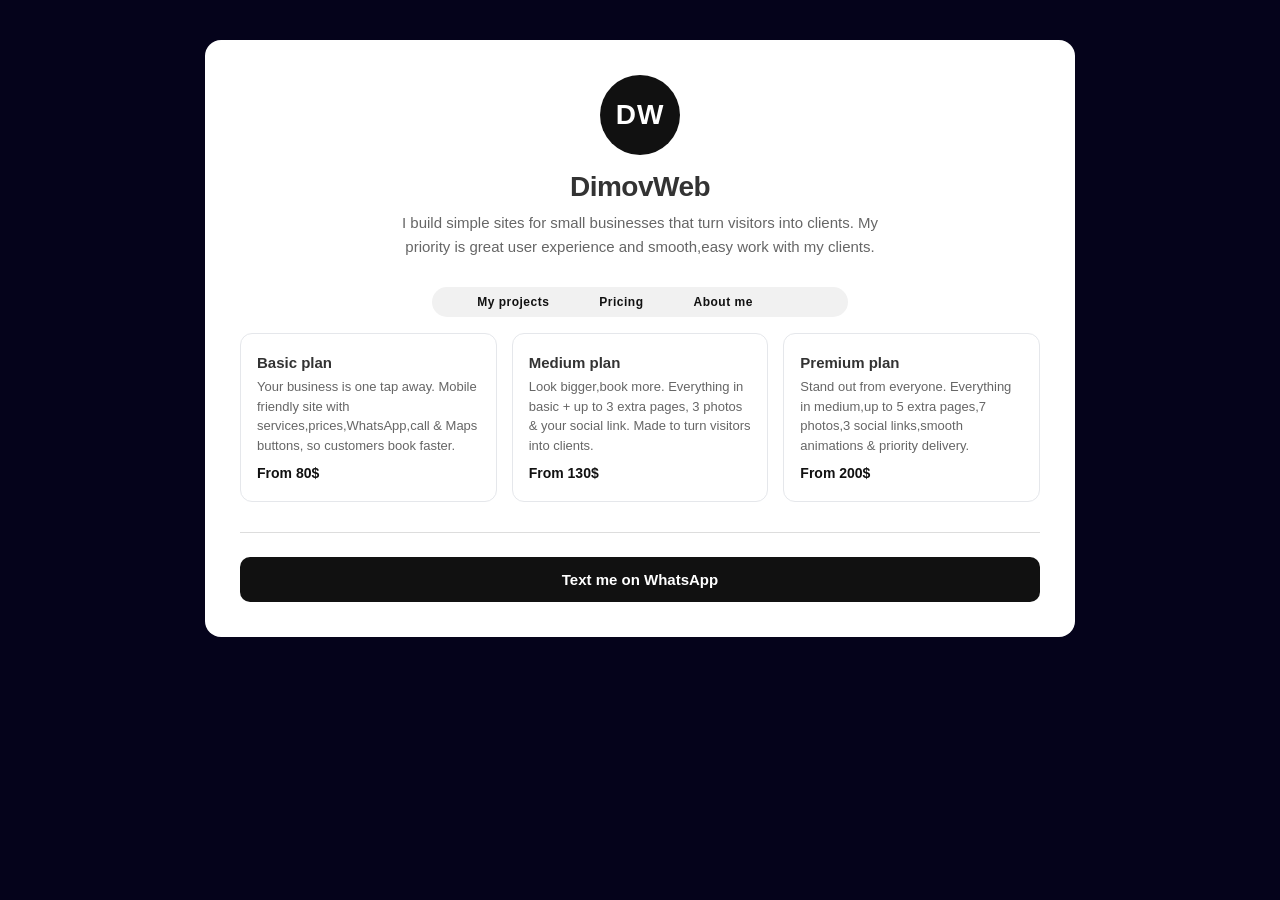
==== index.html @ 297348b5 "Add files via upload" ====
<!DOCTYPE html>
<html lang="en">
<head><style>
@font-face {
  font-family: "Optimistic";
  font-style: normal;
  font-weight: 400 600;
  font-display: swap;
  src: url("/fonts/OptimisticAI_VF_Optimized.woff2") format("woff2");
}
@font-face {
  font-family: "Optimistic Mono";
  font-style: normal;
  font-weight: 400;
  font-display: swap;
  src: url("/fonts/OptimisticMono_W_TextRegular.woff2") format("woff2");
}
:where(html) {
  font-family: "Optimistic", system-ui, sans-serif;
}
:where(code, pre, kbd, samp) {
  font-family: "Optimistic Mono", ui-monospace, monospace;
}
</style>
    <meta charset="UTF-8">
    <meta name="viewport" content="width=device-width, initial-scale=1.0">
    <title>BLACKLINE Detailing - Premium Detailing in Sofia</title>
    <link rel="stylesheet" href="style.css">
</head>
<body>
    <div class="container">
        <div class="profile">DW</div>
        <h1>DimovWeb</h1>
        <p class="description">
            I build simple sites for small businesses that turn visitors into clients. My priority is great user experience and smooth,easy work with my clients.
        </p>
        <div class="badge">
         <a href="work.html">My projects</a>
         <a href="pricing.html">Pricing</a>
         <a href="about.html">About me</a>
         <a href=""></a>

        </div>
        <div class="boxes">
            <div class="box">
                <h3>Basic plan</h3>
                <p>Your business is one tap away. Mobile friendly site with services,prices,WhatsApp,call & Maps buttons, so customers book faster.</p>
                <div class="price">From 80$</div>
            </div>
            <div class="box">
                <h3>Medium plan</h3>
                <p>Look bigger,book more. Everything in basic + up to 3 extra pages, 3 photos & your social link. Made to turn visitors into clients.</p>
                <div class="price">From 130$</div>
            </div>
            <div class="box">
                <h3>Premium plan</h3>
                <p>Stand out from everyone. Everything in medium,up to 5 extra pages,7 photos,3 social links,smooth animations & priority delivery.</p>
                <div class="price">From 200$</div>
            </div>
        </div>
        <div class="contact">
            <a href="https://wa.me/359894344200?text=Hello!">Text me on WhatsApp</a>
           
        </div>
       
    </div>
</body>
</html>
---- style.css ----
body {
            font-family: Arial, sans-serif;
            background-color: #05031b;
            color: #333;
            margin: 0;
            padding: 40px 20px;
        }
        .container {
            max-width: 800px;
            margin: auto;
            background-color: #ffffff;
            padding: 35px;
            border-radius: 16px;
            text-align: center;
        }
        .badge {
            display: inline-flex; /* Changed to flex so we can space items */
            align-items: center;
            gap: 20px;            /* <--- Controls distance between hyperlinks */
            background: #f1f1f1;
            color: #111;
            font-size: 12px;
            font-weight: 700;
            letter-spacing: 0.5px;
            gap: 50px;
            padding: 8px 45px;    /* Adjusted padding to make it wider/roomier */
            border-radius: 20px;
            margin-bottom: 16px;
        }
        .badge a {
            text-decoration: none;
            color: inherit;
        }
        .badge a:hover{
            color: #1A0DAB;
            transition: 0.3s;
        }
        .profile {
            width: 80px;
            height: 80px;
            background-color: #111;
            border-radius: 50%;
            margin: 0 auto 16px;
            display: flex;
            align-items: center;
            justify-content: center;
            font-size: 28px;
            font-weight: 800;
            color: white;
            letter-spacing: 1px;
        }
        h1 {
            margin: 0 0 8px;
            font-size: 28px;
            letter-spacing: -0.5px;
        }
        .description {
            color: #666;
            line-height: 1.6;
            margin: 0 auto 28px;
            max-width: 480px;
            font-size: 15px;
        }
        .boxes {
            display: flex;
            gap: 15px;
            margin-bottom: 30px;
            text-align: left;
        }
        .box {
            flex: 1;
            background-color: white;
            border: 1.5px solid #e5e7eb;
            padding: 20px 16px;
            border-radius: 12px;
        }
        .box h3 {
            margin: 0 0 6px;
            font-size: 15px;
        }
        .box p {
            color: #666;
            font-size: 13px;
            line-height: 1.5;
            margin: 0 0 10px;
            }
        .price {
            font-weight: 800;
            font-size: 14px;
            color: #111;
        }
        .contact {
            display: flex;
            flex-direction: column;
            gap: 12px;
            padding-top: 24px;
            margin-top: 24px;
            border-top: 1px solid #dddddd;
        }
        .contact a {
            text-decoration: none !important;
            text-align: center;
            padding: 14px 20px;
            border-radius: 10px;
            font-weight: 700;
            font-size: 15px;
            display: block;
        }
        /* 1st = WhatsApp - main black */
        .contact a:nth-child(1) {
            background: #111;
            color: white;
        }
        /* 2nd = Call - white with border */
        .contact a:nth-child(2) {
            background: white;
            color: #111;
            border: 1.5px solid #111;
        }
        /* 3rd = Maps - small gray */
        .contact a:nth-child(3) {
            background: transparent;
            color: #777;
            font-size: 13px;
            padding: 8px;
        }
        .footer {
            margin-top: 20px;
            font-size: 12px;
            color: #999;
        }
        @media (max-width: 600px) {
            .boxes {
                flex-direction: column;
            }
            .container {
                padding: 28px 20px;
            }
        }
        .coming{
            display: flex;
            justify-content: center;
            align-items: center;
            color: white;
            height: 100vh
             }
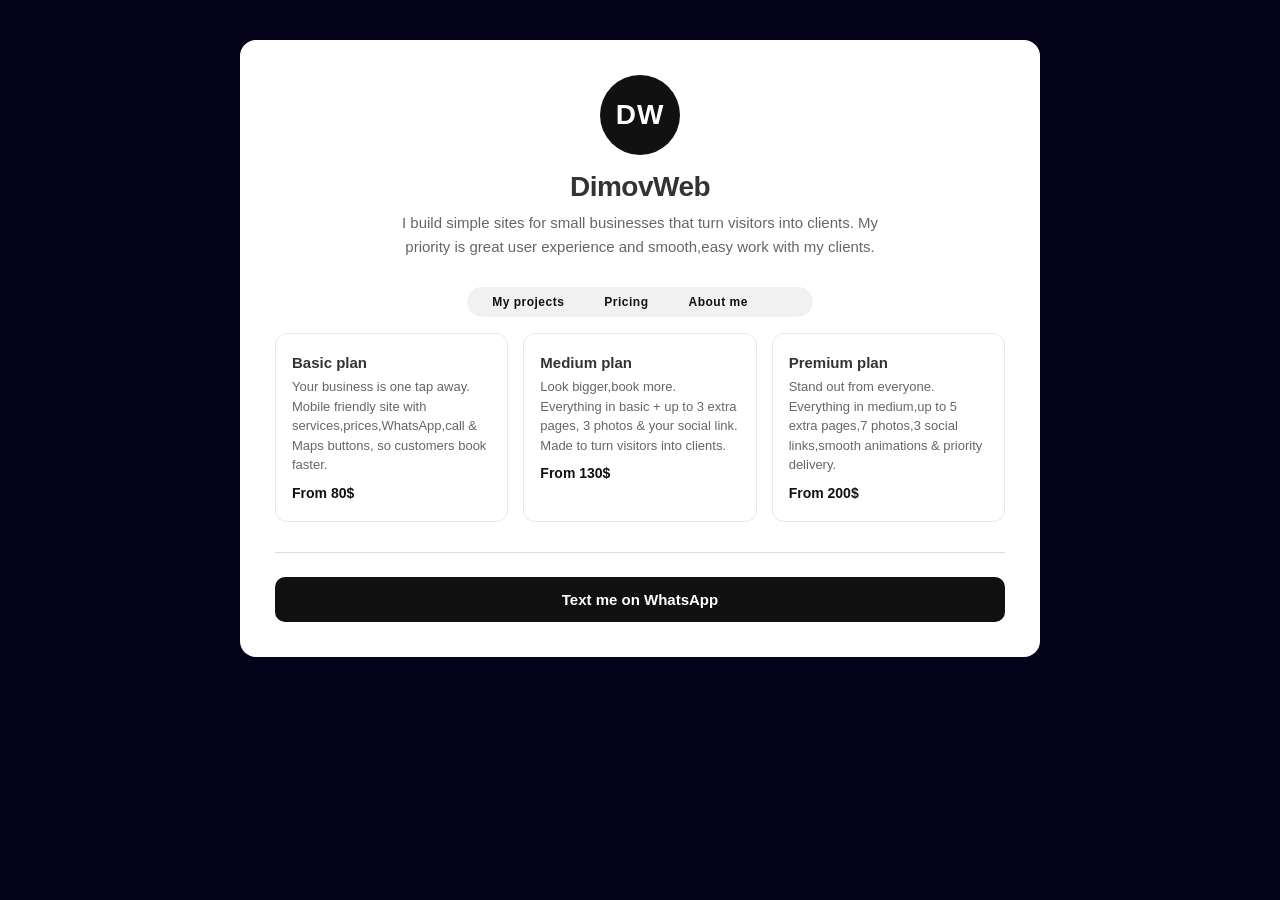
==== commit 05772be7: "Revise index.html for improved layout and content Updated the HTML structure and content for DimovWe" ====
--- a/index.html
+++ b/index.html
@@ -24,7 +24,7 @@
 </style>
     <meta charset="UTF-8">
     <meta name="viewport" content="width=device-width, initial-scale=1.0">
-    <title>BLACKLINE Detailing - Premium Detailing in Sofia</title>
+    <title>DimovWeb</title>
     <link rel="stylesheet" href="style.css">
 </head>
 <body>
@@ -65,4 +65,4 @@
        
     </div>
 </body>
-</html>+</html>
--- a/style.css
+++ b/style.css
@@ -12,26 +12,30 @@
             padding: 35px;
             border-radius: 16px;
             text-align: center;
+            box-sizing: border-box; /* Ensures padding doesn't break width */
         }
         .badge {
-            display: inline-flex; /* Changed to flex so we can space items */
+            display: inline-flex;
             align-items: center;
-            gap: 20px;            /* <--- Controls distance between hyperlinks */
+            justify-content: center;
+            flex-wrap: wrap;       /* Allows links to wrap gracefully on super small screens if needed */
+            gap: 40px;             /* Clean spacing between your hyperlinks */
             background: #f1f1f1;
             color: #111;
             font-size: 12px;
             font-weight: 700;
             letter-spacing: 0.5px;
-            gap: 50px;
-            padding: 8px 45px;    /* Adjusted padding to make it wider/roomier */
+            padding: 8px 25px;     /* Balanced padding so it fits well on mobile */
             border-radius: 20px;
             margin-bottom: 16px;
+            max-width: 100%;       /* Prevents it from overflowing the container */
+            box-sizing: border-box;
         }
         .badge a {
             text-decoration: none;
             color: inherit;
         }
-        .badge a:hover{
+        .badge a:hover {
             color: #1A0DAB;
             transition: 0.3s;
         }
@@ -83,7 +87,7 @@
             font-size: 13px;
             line-height: 1.5;
             margin: 0 0 10px;
-            }
+        }
         .price {
             font-weight: 800;
             font-size: 14px;
@@ -130,17 +134,24 @@
             color: #999;
         }
         @media (max-width: 600px) {
+            body {
+                padding: 20px 10px; /* Gives a bit more edge breathing room on small phones */
+            }
             .boxes {
                 flex-direction: column;
             }
             .container {
-                padding: 28px 20px;
+                padding: 24px 16px;
+            }
+            .badge {
+                gap: 25px; /* Slightly tighter gap on mobile screens so it doesn't overflow */
+                padding: 8px 18px;
             }
         }
-        .coming{
+        .coming {
             display: flex;
             justify-content: center;
             align-items: center;
             color: white;
-            height: 100vh
-             }+            height: 100vh;
+        }
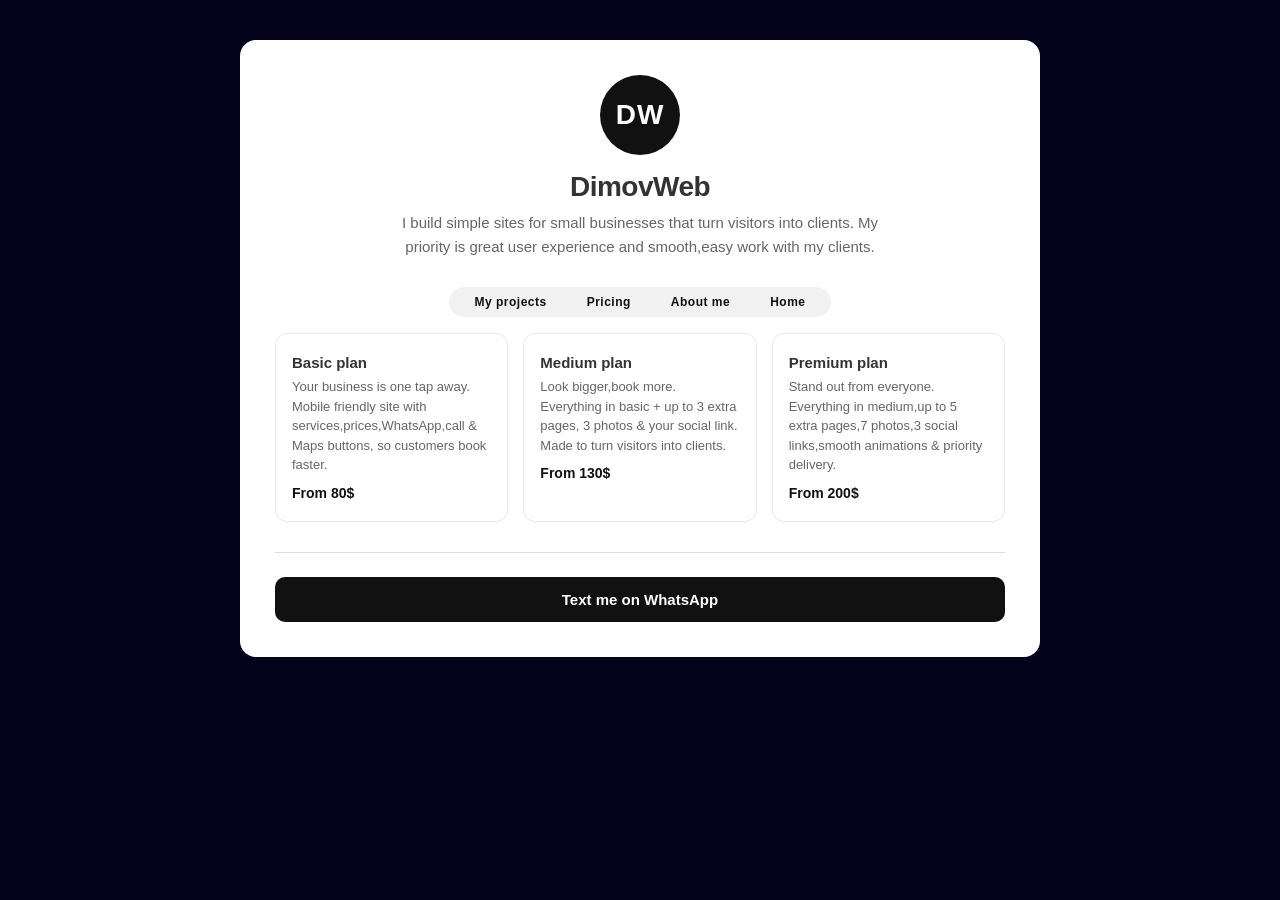
==== commit c8c06939: "Fix HTML structure and add missing links" ====
--- a/index.html
+++ b/index.html
@@ -38,7 +38,7 @@
          <a href="work.html">My projects</a>
          <a href="pricing.html">Pricing</a>
          <a href="about.html">About me</a>
-         <a href=""></a>
+         <a href="index.html">Home</a>
 
         </div>
         <div class="boxes">
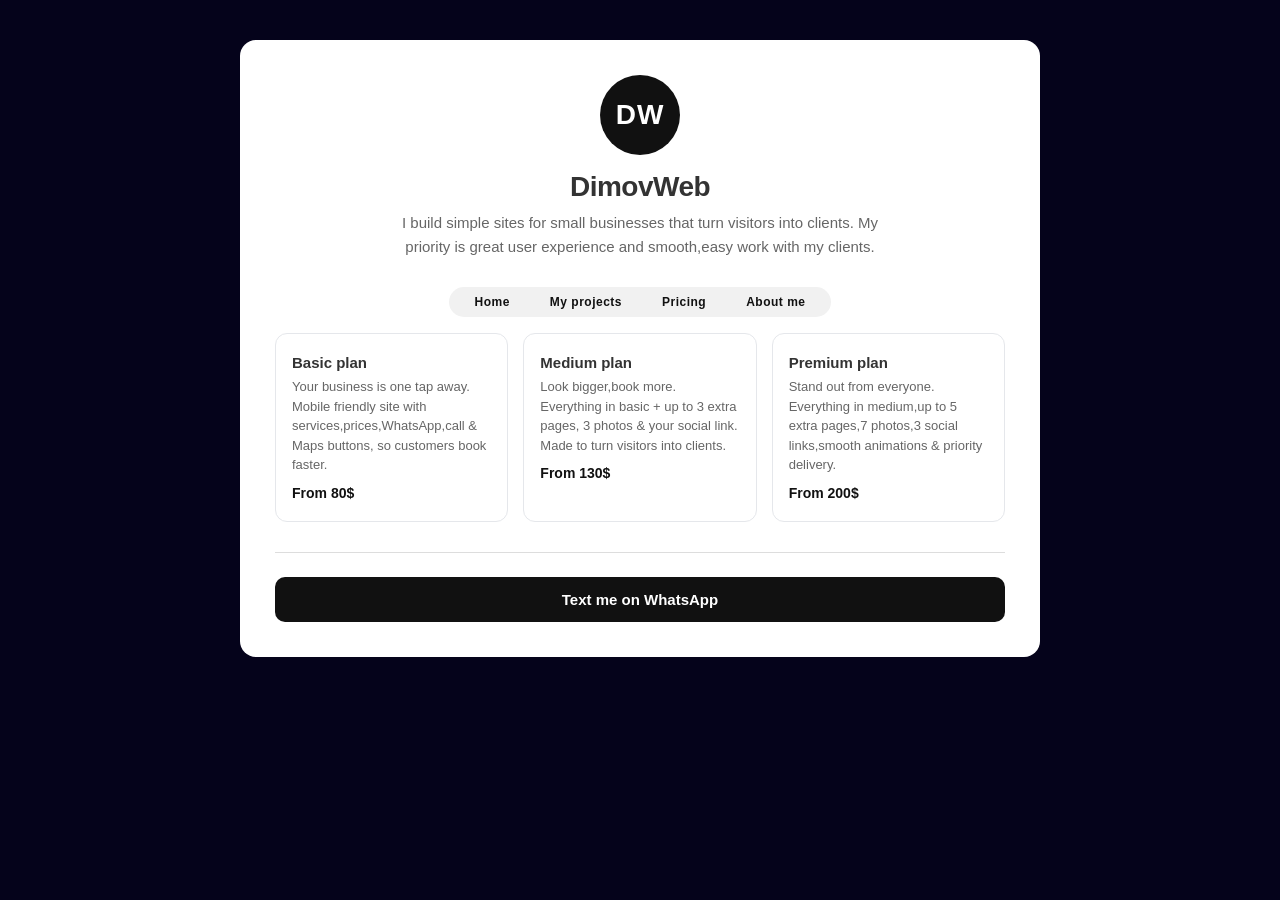
==== commit f404ddd7: "Fix HTML formatting and structure" ====
--- a/index.html
+++ b/index.html
@@ -35,10 +35,11 @@
             I build simple sites for small businesses that turn visitors into clients. My priority is great user experience and smooth,easy work with my clients.
         </p>
         <div class="badge">
+        <a href="index.html">Home</a>
          <a href="work.html">My projects</a>
          <a href="pricing.html">Pricing</a>
          <a href="about.html">About me</a>
-         <a href="index.html">Home</a>
+         
 
         </div>
         <div class="boxes">
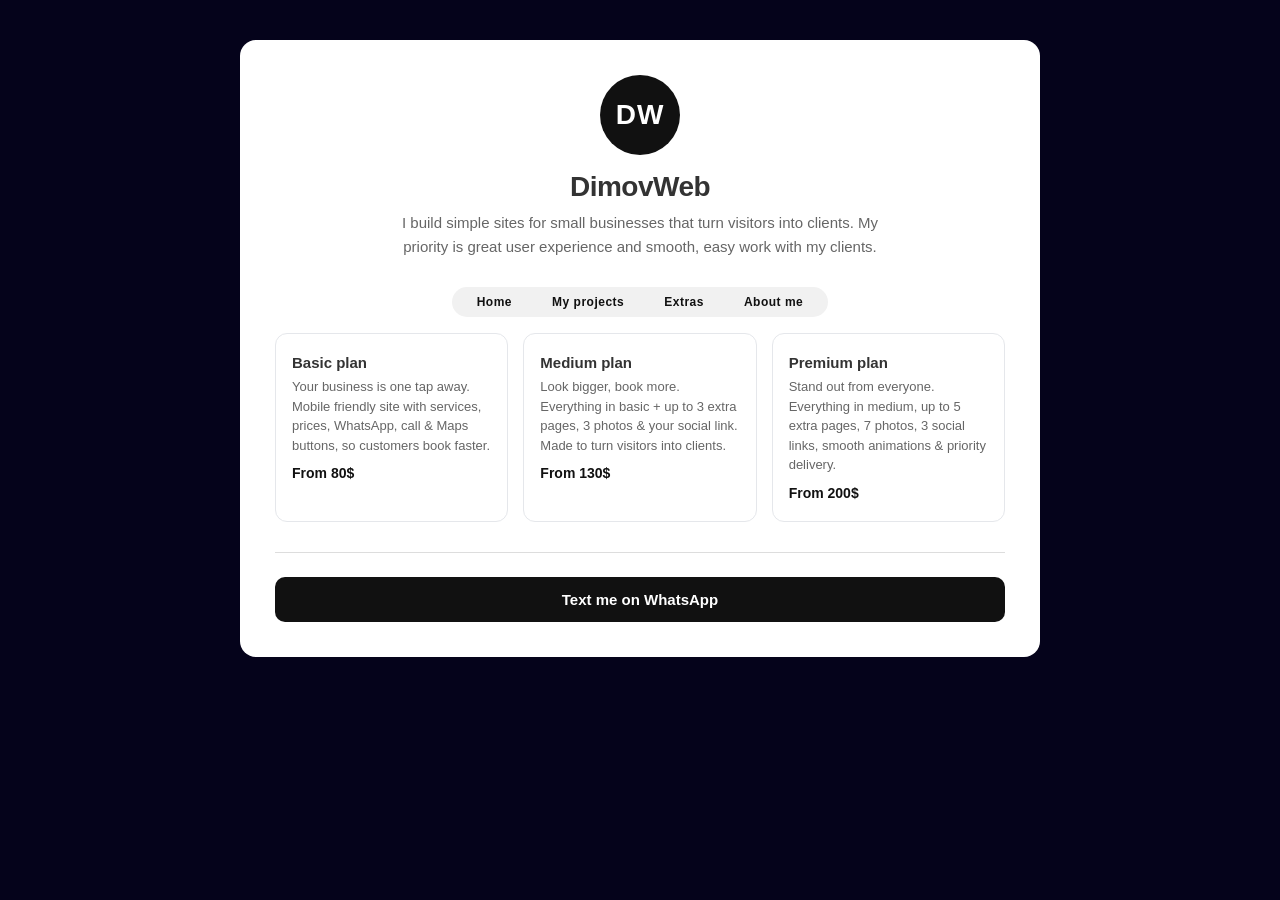
==== commit 8c4e41b6: "Refactor index.html by cleaning up styles and nav Removed unnecessary font-face definitions and upda" ====
--- a/index.html
+++ b/index.html
@@ -1,27 +1,6 @@
 <!DOCTYPE html>
 <html lang="en">
-<head><style>
-@font-face {
-  font-family: "Optimistic";
-  font-style: normal;
-  font-weight: 400 600;
-  font-display: swap;
-  src: url("/fonts/OptimisticAI_VF_Optimized.woff2") format("woff2");
-}
-@font-face {
-  font-family: "Optimistic Mono";
-  font-style: normal;
-  font-weight: 400;
-  font-display: swap;
-  src: url("/fonts/OptimisticMono_W_TextRegular.woff2") format("woff2");
-}
-:where(html) {
-  font-family: "Optimistic", system-ui, sans-serif;
-}
-:where(code, pre, kbd, samp) {
-  font-family: "Optimistic Mono", ui-monospace, monospace;
-}
-</style>
+<head>
     <meta charset="UTF-8">
     <meta name="viewport" content="width=device-width, initial-scale=1.0">
     <title>DimovWeb</title>
@@ -32,38 +11,34 @@
         <div class="profile">DW</div>
         <h1>DimovWeb</h1>
         <p class="description">
-            I build simple sites for small businesses that turn visitors into clients. My priority is great user experience and smooth,easy work with my clients.
+            I build simple sites for small businesses that turn visitors into clients. My priority is great user experience and smooth, easy work with my clients.
         </p>
-        <div class="badge">
-        <a href="index.html">Home</a>
-         <a href="work.html">My projects</a>
-         <a href="pricing.html">Pricing</a>
-         <a href="about.html">About me</a>
-         
-
-        </div>
+        <nav class="badge">
+            <a href="index.html" class="active">Home</a>
+            <a href="work.html">My projects</a>
+            <a href="pricing.html">Extras</a>
+            <a href="about.html">About me</a>
+        </nav>
         <div class="boxes">
             <div class="box">
                 <h3>Basic plan</h3>
-                <p>Your business is one tap away. Mobile friendly site with services,prices,WhatsApp,call & Maps buttons, so customers book faster.</p>
+                <p>Your business is one tap away. Mobile friendly site with services, prices, WhatsApp, call &amp; Maps buttons, so customers book faster.</p>
                 <div class="price">From 80$</div>
             </div>
             <div class="box">
                 <h3>Medium plan</h3>
-                <p>Look bigger,book more. Everything in basic + up to 3 extra pages, 3 photos & your social link. Made to turn visitors into clients.</p>
+                <p>Look bigger, book more. Everything in basic + up to 3 extra pages, 3 photos &amp; your social link. Made to turn visitors into clients.</p>
                 <div class="price">From 130$</div>
             </div>
             <div class="box">
                 <h3>Premium plan</h3>
-                <p>Stand out from everyone. Everything in medium,up to 5 extra pages,7 photos,3 social links,smooth animations & priority delivery.</p>
+                <p>Stand out from everyone. Everything in medium, up to 5 extra pages, 7 photos, 3 social links, smooth animations &amp; priority delivery.</p>
                 <div class="price">From 200$</div>
             </div>
         </div>
         <div class="contact">
             <a href="https://wa.me/359894344200?text=Hello!">Text me on WhatsApp</a>
-           
         </div>
-       
     </div>
 </body>
 </html>
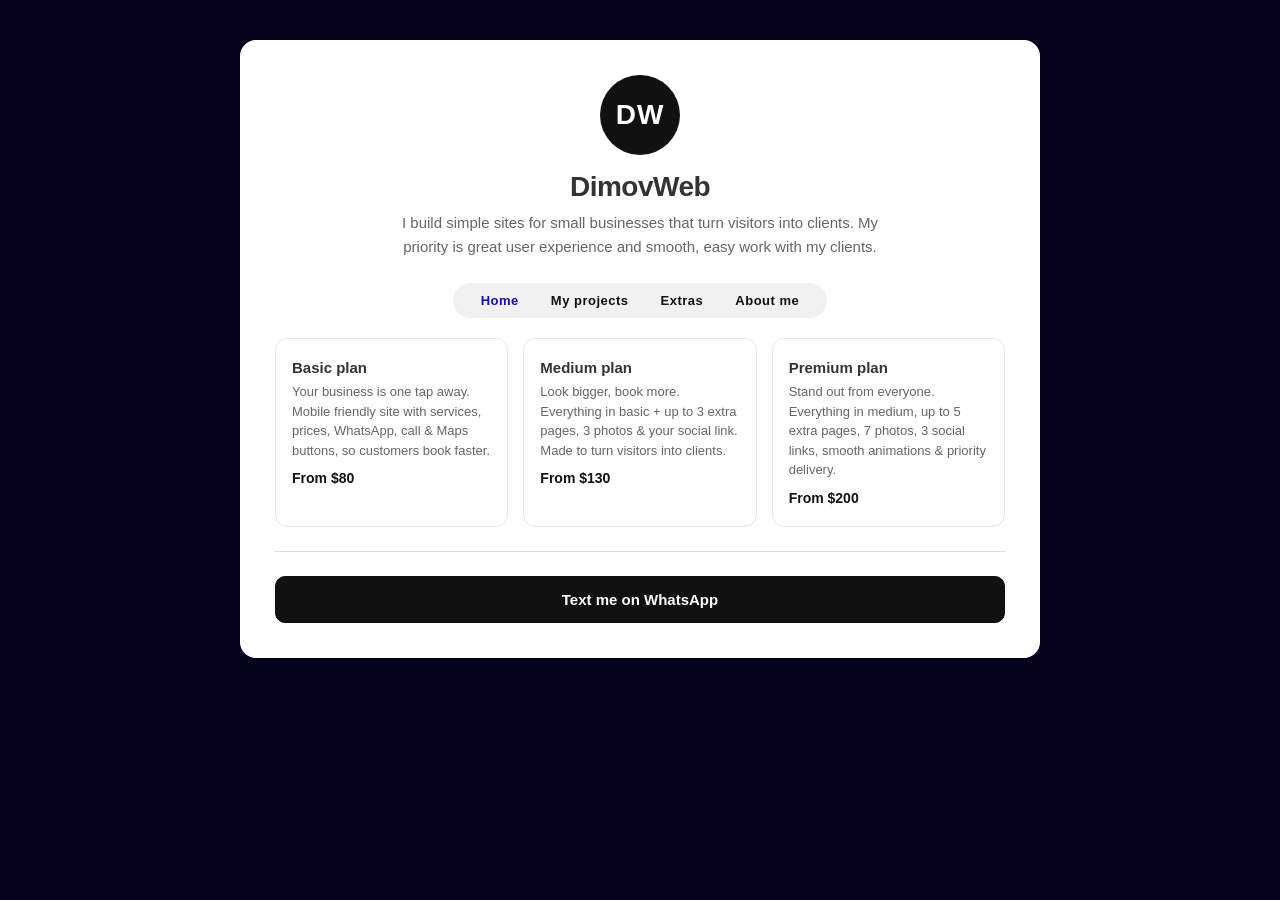
==== commit 84936e81: "Fix HTML formatting and update pricing details" ====
--- a/index.html
+++ b/index.html
@@ -23,17 +23,17 @@
             <div class="box">
                 <h3>Basic plan</h3>
                 <p>Your business is one tap away. Mobile friendly site with services, prices, WhatsApp, call &amp; Maps buttons, so customers book faster.</p>
-                <div class="price">From 80$</div>
+                <div class="price">From $80</div>
             </div>
             <div class="box">
                 <h3>Medium plan</h3>
                 <p>Look bigger, book more. Everything in basic + up to 3 extra pages, 3 photos &amp; your social link. Made to turn visitors into clients.</p>
-                <div class="price">From 130$</div>
+                <div class="price">From $130</div>
             </div>
             <div class="box">
                 <h3>Premium plan</h3>
                 <p>Stand out from everyone. Everything in medium, up to 5 extra pages, 7 photos, 3 social links, smooth animations &amp; priority delivery.</p>
-                <div class="price">From 200$</div>
+                <div class="price">From $200</div>
             </div>
         </div>
         <div class="contact">
--- a/style.css
+++ b/style.css
@@ -1,157 +1,147 @@
+* { box-sizing: border-box; }
+
 body {
-            font-family: Arial, sans-serif;
-            background-color: #05031b;
-            color: #333;
-            margin: 0;
-            padding: 40px 20px;
-        }
-        .container {
-            max-width: 800px;
-            margin: auto;
-            background-color: #ffffff;
-            padding: 35px;
-            border-radius: 16px;
-            text-align: center;
-            box-sizing: border-box; /* Ensures padding doesn't break width */
-        }
-        .badge {
-            display: inline-flex;
-            align-items: center;
-            justify-content: center;
-            flex-wrap: wrap;       /* Allows links to wrap gracefully on super small screens if needed */
-            gap: 40px;             /* Clean spacing between your hyperlinks */
-            background: #f1f1f1;
-            color: #111;
-            font-size: 12px;
-            font-weight: 700;
-            letter-spacing: 0.5px;
-            padding: 8px 25px;     /* Balanced padding so it fits well on mobile */
-            border-radius: 20px;
-            margin-bottom: 16px;
-            max-width: 100%;       /* Prevents it from overflowing the container */
-            box-sizing: border-box;
-        }
-        .badge a {
-            text-decoration: none;
-            color: inherit;
-        }
-        .badge a:hover {
-            color: #1A0DAB;
-            transition: 0.3s;
-        }
-        .profile {
-            width: 80px;
-            height: 80px;
-            background-color: #111;
-            border-radius: 50%;
-            margin: 0 auto 16px;
-            display: flex;
-            align-items: center;
-            justify-content: center;
-            font-size: 28px;
-            font-weight: 800;
-            color: white;
-            letter-spacing: 1px;
-        }
-        h1 {
-            margin: 0 0 8px;
-            font-size: 28px;
-            letter-spacing: -0.5px;
-        }
-        .description {
-            color: #666;
-            line-height: 1.6;
-            margin: 0 auto 28px;
-            max-width: 480px;
-            font-size: 15px;
-        }
-        .boxes {
-            display: flex;
-            gap: 15px;
-            margin-bottom: 30px;
-            text-align: left;
-        }
-        .box {
-            flex: 1;
-            background-color: white;
-            border: 1.5px solid #e5e7eb;
-            padding: 20px 16px;
-            border-radius: 12px;
-        }
-        .box h3 {
-            margin: 0 0 6px;
-            font-size: 15px;
-        }
-        .box p {
-            color: #666;
-            font-size: 13px;
-            line-height: 1.5;
-            margin: 0 0 10px;
-        }
-        .price {
-            font-weight: 800;
-            font-size: 14px;
-            color: #111;
-        }
-        .contact {
-            display: flex;
-            flex-direction: column;
-            gap: 12px;
-            padding-top: 24px;
-            margin-top: 24px;
-            border-top: 1px solid #dddddd;
-        }
-        .contact a {
-            text-decoration: none !important;
-            text-align: center;
-            padding: 14px 20px;
-            border-radius: 10px;
-            font-weight: 700;
-            font-size: 15px;
-            display: block;
-        }
-        /* 1st = WhatsApp - main black */
-        .contact a:nth-child(1) {
-            background: #111;
-            color: white;
-        }
-        /* 2nd = Call - white with border */
-        .contact a:nth-child(2) {
-            background: white;
-            color: #111;
-            border: 1.5px solid #111;
-        }
-        /* 3rd = Maps - small gray */
-        .contact a:nth-child(3) {
-            background: transparent;
-            color: #777;
-            font-size: 13px;
-            padding: 8px;
-        }
-        .footer {
-            margin-top: 20px;
-            font-size: 12px;
-            color: #999;
-        }
-        @media (max-width: 600px) {
-            body {
-                padding: 20px 10px; /* Gives a bit more edge breathing room on small phones */
-            }
-            .boxes {
-                flex-direction: column;
-            }
-            .container {
-                padding: 24px 16px;
-            }
-            .badge {
-                gap: 25px; /* Slightly tighter gap on mobile screens so it doesn't overflow */
-                padding: 8px 18px;
-            }
-        }
-        .coming {
-            display: flex;
-            justify-content: center;
-            align-items: center;
-            color: white;
-            height: 100vh;
-        }
+    font-family: Arial, sans-serif;
+    background-color: #05031b;
+    color: #333;
+    margin: 0;
+    padding: 40px 20px;
+}
+
+.container {
+    max-width: 800px;
+    margin: auto;
+    background-color: #ffffff;
+    padding: 35px;
+    border-radius: 16px;
+    text-align: center;
+}
+
+/* ---------- Navigation ---------- */
+.badge {
+    display: inline-flex;
+    flex-wrap: wrap;              /* fixes overflow on phones */
+    justify-content: center;
+    align-items: center;
+    gap: 12px 32px;
+    background: #f1f1f1;
+    color: #111;
+    font-size: 13px;
+    font-weight: 700;
+    letter-spacing: 0.5px;
+    padding: 10px 28px;
+    border-radius: 20px;
+    margin-bottom: 20px;
+}
+.badge a {
+    text-decoration: none;
+    color: inherit;
+    transition: color 0.3s;       /* on the base state so it animates both ways */
+}
+.badge a:hover,
+.badge a.active { color: #1A0DAB; }
+
+/* ---------- Header ---------- */
+.profile {
+    width: 80px;
+    height: 80px;
+    background-color: #111;
+    border-radius: 50%;
+    margin: 0 auto 16px;
+    display: flex;
+    align-items: center;
+    justify-content: center;
+    font-size: 28px;
+    font-weight: 800;
+    color: white;
+    letter-spacing: 1px;
+}
+h1 {
+    margin: 0 0 8px;
+    font-size: 28px;
+    letter-spacing: -0.5px;
+}
+.description {
+    color: #666;
+    line-height: 1.6;
+    margin: 0 auto 24px;
+    max-width: 480px;
+    font-size: 15px;
+}
+
+/* ---------- Cards ---------- */
+.boxes {
+    display: flex;
+    gap: 15px;
+    margin-bottom: 15px;
+    text-align: left;
+}
+.box {
+    flex: 1;
+    background-color: white;
+    border: 1.5px solid #e5e7eb;
+    padding: 20px 16px;
+    border-radius: 12px;
+}
+.box h3 {
+    margin: 0 0 6px;
+    font-size: 15px;
+}
+.box p {
+    color: #666;
+    font-size: 13px;
+    line-height: 1.5;
+    margin: 0 0 10px;
+}
+.box p:last-child { margin-bottom: 0; }
+.box p + p { margin-top: 10px; }
+.price {
+    font-weight: 800;
+    font-size: 14px;
+    color: #111;
+}
+
+/* ---------- Contact ---------- */
+.contact {
+    display: flex;
+    flex-direction: column;
+    gap: 12px;
+    padding-top: 24px;
+    margin-top: 24px;
+    border-top: 1px solid #dddddd;
+}
+.contact a {
+    display: block;
+    text-decoration: none;
+    text-align: center;
+    padding: 14px 20px;
+    border-radius: 10px;
+    font-weight: 700;
+    font-size: 15px;
+    background: #111;
+    color: white;
+    border: 1.5px solid #111;
+    transition: background 0.3s;
+}
+.contact a:hover { background: #333; }
+
+/* ---------- Keyboard focus ---------- */
+a:focus-visible {
+    outline: 3px solid #1A0DAB;
+    outline-offset: 3px;
+}
+
+/* ---------- Mobile ---------- */
+@media (max-width: 600px) {
+    body { padding: 20px 12px; }
+    .container { padding: 28px 20px; }
+    .boxes { flex-direction: column; }
+    .badge { gap: 10px 20px; padding: 10px 18px; }
+}
+.coming{
+    display: flex;
+    justify-content: center;
+    align-items: center;
+    color: white;
+    height: 100vh;
+}
